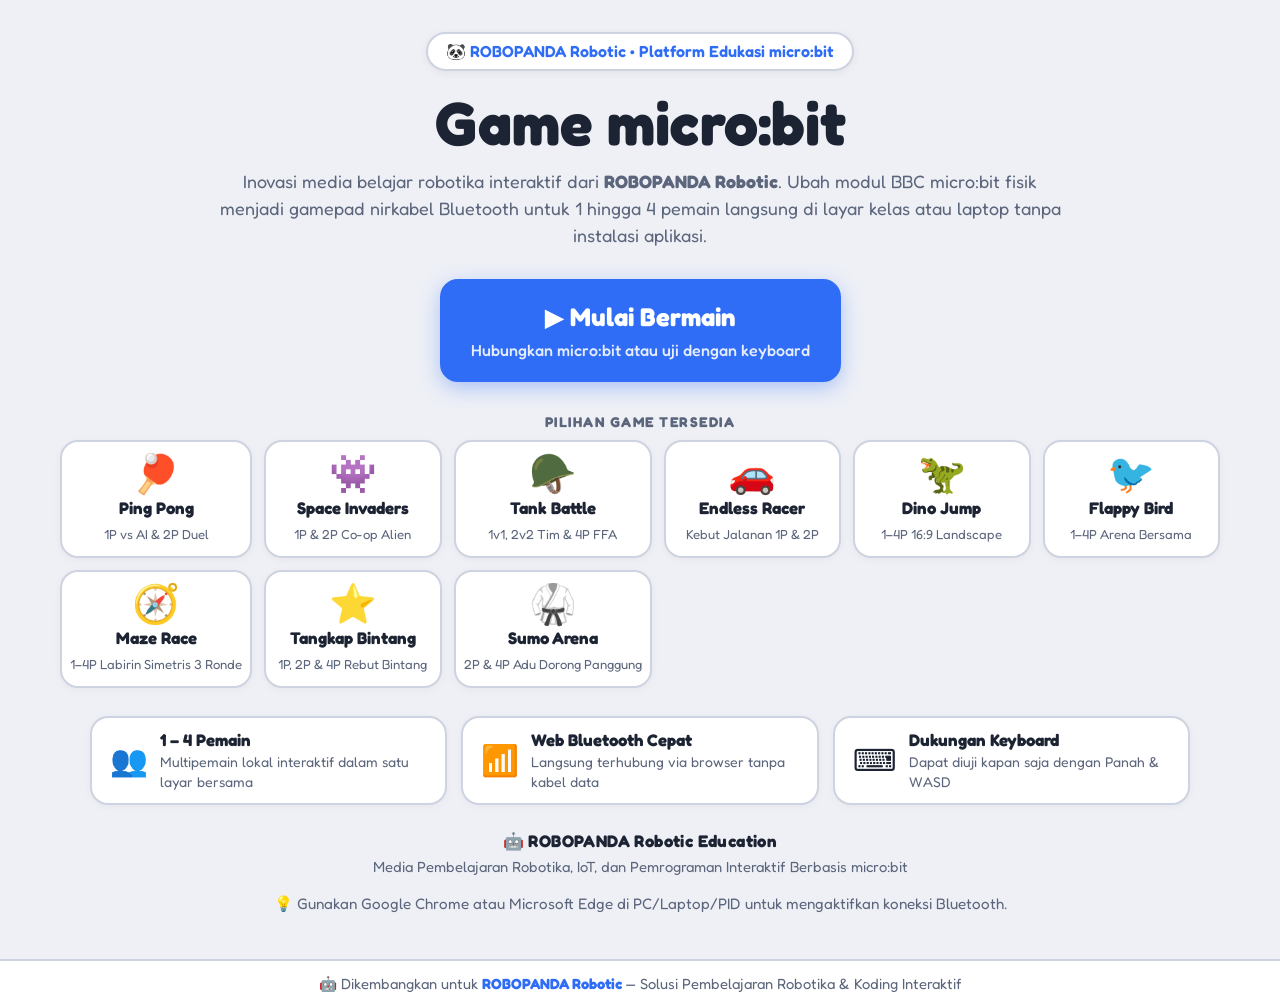
==== index.html @ 7e0be0c3 "sumo" ====
<!DOCTYPE html>
<html lang="id">
<head>
<meta charset="utf-8">
<meta name="viewport" content="width=device-width, initial-scale=1, viewport-fit=cover">
<meta name="description" content="Platform game arkade multi-pemain edukasi berbasis BBC micro:bit via Web Bluetooth oleh ROBOPANDA Robotic untuk laptop, tablet, dan layar sentuh interaktif (PID) kelas.">
<title>Game micro:bit — ROBOPANDA Robotic</title>
<link rel="preconnect" href="https://fonts.googleapis.com">
<link href="https://fonts.googleapis.com/css2?family=Fredoka:wght@500;600;700&display=swap" rel="stylesheet">
<link rel="stylesheet" href="styles/app.css">
</head>
<body>

<div id="portraitWarning" role="alert" aria-live="polite">
  <span>🔄</span> Putar perangkat ke mode landscape untuk tampilan terbaik
</div>

<main>

<!-- LAYAR 1: HOME (SHOWCASE & TITLE SCREEN) -->
<section class="screen on" id="home">
  <div class="home-hero">
    <div class="home-badge">🐼 ROBOPANDA Robotic • Platform Edukasi micro:bit</div>
    <h1>Game micro:bit</h1>
    <p class="home-lead">
      Inovasi media belajar robotika interaktif dari <strong>ROBOPANDA Robotic</strong>. Ubah modul BBC micro:bit fisik menjadi gamepad nirkabel Bluetooth untuk 1 hingga 4 pemain langsung di layar kelas atau laptop tanpa instalasi aplikasi.
    </p>

    <div class="row center home-cta">
      <button class="btn big cta-btn" id="start">
        <span>▶ Mulai Bermain</span>
        <small>Hubungkan micro:bit atau uji dengan keyboard</small>
      </button>
    </div>

    <!-- Showcase Katalog 6 Game -->
    <div class="home-showcase">
      <div class="showcase-title">PILIHAN GAME TERSEDIA</div>
      <div class="showcase-grid">
        <div class="showcase-card">
          <span class="sc-icon">🏓</span>
          <span class="sc-name">Ping Pong</span>
          <span class="sc-desc">1P vs AI & 2P Duel</span>
        </div>
        <div class="showcase-card">
          <span class="sc-icon">👾</span>
          <span class="sc-name">Space Invaders</span>
          <span class="sc-desc">1P & 2P Co-op Alien</span>
        </div>
        <div class="showcase-card">
          <span class="sc-icon">🪖</span>
          <span class="sc-name">Tank Battle</span>
          <span class="sc-desc">1v1, 2v2 Tim & 4P FFA</span>
        </div>
        <div class="showcase-card">
          <span class="sc-icon">🚗</span>
          <span class="sc-name">Endless Racer</span>
          <span class="sc-desc">Kebut Jalanan 1P & 2P</span>
        </div>
        <div class="showcase-card">
          <span class="sc-icon">🦖</span>
          <span class="sc-name">Dino Jump</span>
          <span class="sc-desc">1–4P 16:9 Landscape</span>
        </div>
        <div class="showcase-card">
          <span class="sc-icon">🐦</span>
          <span class="sc-name">Flappy Bird</span>
          <span class="sc-desc">1–4P Arena Bersama</span>
        </div>
        <div class="showcase-card">
          <span class="sc-icon">🧭</span>
          <span class="sc-name">Maze Race</span>
          <span class="sc-desc">1–4P Labirin Simetris 3 Ronde</span>
        </div>
        <div class="showcase-card">
          <span class="sc-icon">⭐</span>
          <span class="sc-name">Tangkap Bintang</span>
          <span class="sc-desc">1P, 2P & 4P Rebut Bintang</span>
        </div>
        <div class="showcase-card">
          <span class="sc-icon">🥋</span>
          <span class="sc-name">Sumo Arena</span>
          <span class="sc-desc">2P & 4P Adu Dorong Panggung</span>
        </div>
      </div>
    </div>

    <!-- Pilar Keunggulan Fitur -->
    <div class="home-features">
      <div class="feat-item">
        <span class="feat-icon">👥</span>
        <div class="feat-text">
          <strong>1 – 4 Pemain</strong>
          <small>Multipemain lokal interaktif dalam satu layar bersama</small>
        </div>
      </div>
      <div class="feat-item">
        <span class="feat-icon">📶</span>
        <div class="feat-text">
          <strong>Web Bluetooth Cepat</strong>
          <small>Langsung terhubung via browser tanpa kabel data</small>
        </div>
      </div>
      <div class="feat-item">
        <span class="feat-icon">⌨️</span>
        <div class="feat-text">
          <strong>Dukungan Keyboard</strong>
          <small>Dapat diuji kapan saja dengan Panah & WASD</small>
        </div>
      </div>
    </div>

    <div class="home-brand">
      <span class="brand-tag">🤖 ROBOPANDA Robotic Education</span>
      <p>Media Pembelajaran Robotika, IoT, dan Pemrograman Interaktif Berbasis micro:bit</p>
    </div>

    <p class="home-note">💡 Gunakan Google Chrome atau Microsoft Edge di PC/Laptop/PID untuk mengaktifkan koneksi Bluetooth.</p>
  </div>
</section>

<!-- LAYAR 2: KONEKSI PEMAIN -->
<section class="screen" id="connect">
  <h2>Hubungkan pemain</h2>
  <p>Sambungkan micro:bit via Bluetooth atau pilih keyboard untuk pengujian. Keyboard: 1 pemain bebas memakai Panah/WASD; 2 pemain: Player 1 (Panah) dan Player 2 (WASD).</p>
  <div class="slots" id="slots"></div>
  <p id="msg" role="status"></p>
  <div class="row"><button class="btn alt" id="toHome">Kembali</button><button class="btn" id="toPick">Lanjut ke Pilih Game</button></div>
</section>

<!-- LAYAR 3: PILIH GAME -->
<section class="screen" id="pick">
  <div class="pick-top-bar">
    <div>
      <h2>Pilih game</h2>
      <p class="pick-lead">Pilih game favoritmu dan sentuh jumlah pemain untuk langsung mulai!</p>
    </div>
    <div id="pickPlayersBadge" class="players-status-badge"></div>
  </div>
  <div id="games"></div>
  <p id="pickHint"></p>
  <div class="row"><button class="btn alt" id="backConnect">← Kembali ke Pemain</button></div>
</section>

<!-- LAYAR 4: ARENA GAMEPLAY (STAGE OVERLAY FULLSCREEN) -->
<section class="screen" id="game">
  <div class="stage">
    <canvas id="cv" width="1280" height="720"></canvas>
    <button class="stage-btn" id="quit" aria-label="Keluar ke lobi" title="Keluar ke lobi">✕</button>
    <div class="stage-controls">
      <button class="stage-btn" id="mon" aria-label="Monitor masukan" title="Monitor masukan">📡</button>
      <button class="stage-btn" id="snd" aria-label="Suara" title="Suara">🔊</button>
      <button class="stage-btn" id="fs" aria-label="Layar penuh" title="Layar penuh">⛶</button>
    </div>
    <div id="result">
      <h2 id="resText"></h2>
      <button class="btn big" id="toLobby">Kembali ke lobi</button>
    </div>
  </div>
</section>

<!-- MONITOR MASUKAN DIAGNOSTIK (Bawah Layar / Laci Drawer) -->
<section id="monitor" aria-label="Monitor masukan">
  <header>
    <h3>Monitor masukan</h3>
    <div class="row" style="margin:0">
      <button class="btn alt mini" id="logPause">Jeda</button>
      <button class="btn alt mini" id="logClear">Bersihkan</button>
      <button class="btn alt mini" id="monClose" style="display:none;" aria-label="Tutup monitor">✕</button>
    </div>
  </header>
  <div id="log" aria-live="off"></div>
  <p class="keys">RX = data mentah dari micro:bit (teks dan byte heksadesimal, ↵ = newline). TX = kode yang dikirim ke micro:bit. Baris hijau = perintah yang dibaca kernel.</p>
</section>

</main>

<footer class="app-footer">
  <span>🤖 Dikembangkan untuk <strong>ROBOPANDA Robotic</strong> — Solusi Pembelajaran Robotika & Koding Interaktif</span>
</footer>

<script type="module" src="shell/app.js"></script>
</body>
</html>
---- styles/app.css ----
:root{
  --bg:#eef0f6;--card:#fff;--ink:#1c2333;--muted:#5b657b;--line:#cdd3e0;--accent:#2f6df6;
  --p1:#2f6df6;--p2:#e8800f;--p3:#12915a;--p4:#8a4fd6;--ok:#12915a;--bad:#d63a3a;
  color-scheme:light;box-sizing:border-box;
  padding-top:env(safe-area-inset-top,0px);padding-bottom:env(safe-area-inset-bottom,0px);
}
@media (prefers-color-scheme:dark){:root:not([data-theme="light"]){
  --bg:#11141c;--card:#1d2332;--ink:#eef1f8;--muted:#9aa4bb;--line:#363d52;--accent:#6b9bff;
  --p1:#6b9bff;--p2:#ffa43a;--p3:#3ccf8e;--p4:#b98cff;--ok:#3ccf8e;--bad:#ff6b6b;color-scheme:dark}}
:root[data-theme="dark"]{--bg:#11141c;--card:#1d2332;--ink:#eef1f8;--muted:#9aa4bb;--line:#363d52;--accent:#6b9bff;
  --p1:#6b9bff;--p2:#ffa43a;--p3:#3ccf8e;--p4:#b98cff;--ok:#3ccf8e;--bad:#ff6b6b;color-scheme:dark}

*,*::before,*::after{box-sizing:inherit}
html{font-size:clamp(16px, 1.1vw, 24px)}
html,body{margin:0;min-height:100%;height:100%}
body{
  background:var(--bg);color:var(--ink);
  font-family:'Fredoka',system-ui,-apple-system,'Segoe UI',Roboto,sans-serif;
  -webkit-user-select:none;user-select:none;
  line-height:1.45;
}

/* Banner orientasi portrait (tidak memblokir klik) */
#portraitWarning{display:none}
@media (orientation: portrait){
  #portraitWarning{
    display:flex;position:fixed;top:0;left:0;right:0;z-index:9999;
    background:rgba(220,38,38,0.95);color:#fff;
    padding:10px 16px;font-size:1.05rem;font-weight:600;
    text-align:center;justify-content:center;align-items:center;gap:8px;
    box-shadow:0 4px 16px rgba(0,0,0,0.35);pointer-events:none;
  }
}

/* Layout container utama */
main{
  max-width:1440px;width:100%;margin:0 auto;
  padding:clamp(10px, 2vh, 22px) clamp(16px, 2.5vw, 36px);
  min-height:100vh;min-height:100dvh;
  display:flex;flex-direction:column;
}

.screen{display:none}
.screen.on{display:flex;flex-direction:column;flex:1}

/* Tipografi berskala besar untuk layar jauh / PID */
h1{font-size:clamp(2.2rem, 5vw, 3.8rem);margin:.2em 0 .1em;line-height:1.05}
h2{font-size:clamp(1.7rem, 3.2vw, 2.4rem);margin:.2em 0 .3em}
p{margin:.3em 0 .8em;color:var(--muted);font-size:1.125rem;line-height:1.45}

/* ═══════════════════════════════════════════════════════════════════
   HOME SCREEN (SHOWCASE & TITLE ARCADE)
   ═══════════════════════════════════════════════════════════════════ */
.home-hero{
  display:flex;flex-direction:column;align-items:center;text-align:center;
  margin:auto 0;padding:clamp(6px, 1.5vh, 16px) 0;gap:8px;
}
.home-badge{
  display:inline-flex;align-items:center;gap:6px;
  background:var(--card);border:2px solid var(--line);
  padding:6px 18px;border-radius:999px;font-size:1rem;font-weight:600;
  color:var(--accent);box-shadow:0 2px 8px rgba(0,0,0,.06);
}
.home-lead{
  max-width:860px;font-size:clamp(1.1rem, 1.4vw, 1.35rem);
  color:var(--muted);line-height:1.5;margin:0 auto 6px;
}
.home-cta{margin-top:4px;margin-bottom:14px}
.cta-btn{
  padding:16px 38px;min-height:74px;border-radius:20px;
  box-shadow:0 6px 20px rgba(47,109,246,0.35);
}
.cta-btn span{font-size:clamp(1.35rem, 2vw, 1.75rem);font-weight:700}
.cta-btn small{font-size:.95rem;opacity:.9}

/* Showcase Game Bar */
.home-showcase{width:100%;max-width:1160px;margin:8px auto 14px}
.showcase-title{
  font-size:.88rem;font-weight:700;letter-spacing:1.5px;
  color:var(--muted);margin-bottom:8px;
}
.showcase-grid{
  display:grid;grid-template-columns:repeat(6, 1fr);gap:12px;
}
@media (max-width: 960px){
  .showcase-grid{grid-template-columns:repeat(3, 1fr)}
}
@media (max-width: 520px){
  .showcase-grid{grid-template-columns:repeat(2, 1fr)}
}
.showcase-card{
  background:var(--card);border:2px solid var(--line);border-radius:18px;
  padding:12px 8px;display:flex;flex-direction:column;align-items:center;
  gap:4px;box-shadow:0 2px 8px rgba(0,0,0,.04);
}
.sc-icon{font-size:2.4rem;line-height:1}
.sc-name{font-weight:700;font-size:1.05rem;color:var(--ink)}
.sc-desc{font-size:.82rem;color:var(--muted);white-space:nowrap}

/* Pilar Fitur */
.home-features{
  display:flex;gap:14px;justify-content:center;flex-wrap:wrap;
  max-width:1100px;margin:6px auto;
}
.feat-item{
  background:var(--card);border:2px solid var(--line);border-radius:18px;
  padding:10px 18px;display:flex;align-items:center;gap:12px;
  flex:1;min-width:260px;box-shadow:0 2px 8px rgba(0,0,0,.04);
}
.feat-icon{font-size:1.9rem}
.feat-text{display:flex;flex-direction:column;text-align:left}
.feat-text strong{font-size:1.05rem;color:var(--ink)}
.feat-text small{font-size:.88rem;color:var(--muted)}
.home-note{font-size:.95rem;color:var(--muted);margin-top:8px}

/* Branding ROBOPANDA Robotic */
.home-brand{
  margin-top:10px;display:flex;flex-direction:column;align-items:center;gap:3px;
}
.brand-tag{
  display:inline-flex;align-items:center;gap:6px;
  font-weight:700;font-size:1.05rem;color:var(--ink);letter-spacing:.4px;
}
.home-brand p{font-size:.92rem;color:var(--muted);margin:0}

/* Footer Aplikasi Bersama */
.app-footer{
  text-align:center;padding:12px 16px;font-size:.92rem;color:var(--muted);
  border-top:2px solid var(--line);background:var(--card);margin-top:auto;
}
.app-footer strong{color:var(--accent)}
body.in-game .app-footer{display:none!important}

.row{display:flex;gap:14px;flex-wrap:wrap;margin-top:16px;align-items:center}
.center{justify-content:center}

/* Tombol & interaksi sentuh (minimal 56px, cegah long-press) */
button{
  font:inherit;color:inherit;cursor:pointer;
  touch-action:manipulation;
  -webkit-touch-callout:none;user-select:none;-webkit-user-select:none;
}
.btn{
  border:3px solid var(--accent);background:var(--accent);color:#fff;
  border-radius:18px;padding:12px 24px;font-weight:600;
  min-height:56px;min-width:56px;font-size:1.125rem;
  display:inline-flex;align-items:center;justify-content:center;
  transition:transform .1s, background-color .15s, border-color .15s;
}
.btn:active{transform:scale(0.98)}
.btn.alt{background:transparent;color:var(--accent)}
.btn.big{
  padding:16px 28px;font-size:1.35rem;min-height:68px;
  display:flex;flex-direction:column;align-items:center;justify-content:center;gap:4px;
}
.btn.big small{font-weight:500;opacity:.88;font-size:1rem}
.btn:disabled{opacity:.4;cursor:not-allowed;transform:none}
.btn:focus-visible{outline:3px solid var(--ink);outline-offset:3px}

/* Layar Hubungkan Pemain: 4 kolom horizontal di layar lebar */
.slots{
  display:grid;grid-template-columns:repeat(4, 1fr);gap:14px;
  max-height:calc(100dvh - 340px);overflow-y:auto;padding:2px;
}
@media (max-width: 960px){
  .slots{grid-template-columns:repeat(2, 1fr)}
}
@media (max-width: 540px){
  .slots{grid-template-columns:1fr}
}
.slot{
  background:var(--card);border:3px solid var(--line);
  border-left:10px solid var(--c,var(--line));border-radius:18px;
  padding:14px 16px;display:flex;flex-direction:column;gap:6px;
}
.slot h3{margin:0 0 4px;font-size:1.3rem;color:var(--c)}
.slot .st{color:var(--muted);min-height:1.4em;font-size:1.05rem}
.slot.full .st{color:var(--ink);font-weight:600}
.slot .last{display:block;color:var(--muted);font-size:.95rem;font-weight:500}
.slot .row{margin-top:auto;gap:8px}
.slot .btn{min-height:56px;padding:10px 14px;font-size:1rem;flex:1}
#msg{color:var(--bad);min-height:1.4em;font-weight:500;font-size:1.05rem;margin:.4em 0}

/* Layar Pilih Game: Grid lebar multi-kolom yang proporsional */
.pick-top-bar{
  display:flex;justify-content:space-between;align-items:flex-end;
  margin-bottom:12px;gap:16px;flex-wrap:wrap;
}
.pick-lead{margin:2px 0 0;color:var(--muted);font-size:1.05rem}
.players-status-badge{
  display:inline-flex;align-items:center;gap:10px;
  background:var(--card);border:2px solid var(--line);border-radius:999px;
  padding:6px 16px;font-size:.95rem;font-weight:600;
  box-shadow:0 2px 8px rgba(0,0,0,0.04);
}
.status-lbl{color:var(--muted)}
.status-empty{color:var(--bad);font-weight:600}
.pills-row{display:inline-flex;gap:6px}
.player-pill{
  background:var(--pill-c,var(--accent));color:#fff;
  font-weight:800;font-size:.85rem;padding:2px 10px;border-radius:999px;
  text-shadow:0 1px 2px rgba(0,0,0,0.3);
}

#games{
  display:grid;grid-template-columns:repeat(3, 1fr);gap:16px;
  margin-bottom:8px;max-height:calc(100dvh - 310px);overflow-y:auto;padding:4px;
}
@media (max-width: 1100px){
  #games{grid-template-columns:repeat(2, 1fr)}
}
@media (max-width: 680px){
  #games{grid-template-columns:1fr}
}

.gcard{
  background:var(--card);border:2.5px solid var(--line);border-radius:20px;
  padding:18px;display:flex;flex-direction:column;justify-content:space-between;
  transition:border-color .18s,box-shadow .18s,transform .18s;cursor:default;
}
.gcard:hover{
  border-color:var(--accent);
  box-shadow:0 8px 24px rgba(0,0,0,.12);
  transform:translateY(-2px);
}
.gcard-header{display:flex;align-items:center;gap:14px;margin-bottom:6px}
.gcard-icon-wrap{
  width:54px;height:54px;border-radius:15px;
  background:var(--bg);border:2px solid var(--line);
  display:flex;align-items:center;justify-content:center;flex-shrink:0;
}
.gcard-icon{font-size:2.2rem;line-height:1}
.gcard-title-box{display:flex;flex-direction:column;gap:3px;flex:1;min-width:0}
.gcard-title{
  margin:0;font-size:1.35rem;font-weight:700;line-height:1.2;
  white-space:nowrap;overflow:hidden;text-overflow:ellipsis;
}
.gcard .pbadge{
  display:inline-flex;align-items:center;gap:4px;
  font-size:.82rem;font-weight:600;color:var(--muted);
  background:var(--bg);border:1px solid var(--line);border-radius:6px;
  padding:1px 8px;width:fit-content;
}
.gcard-desc{
  color:var(--muted);font-size:.96rem;line-height:1.42;
  margin:4px 0 14px;min-height:2.85em;
  display:-webkit-box;-webkit-line-clamp:2;-webkit-box-orient:vertical;overflow:hidden;
}

/* Bagian Tombol Mode Pemain: Ringkas 1P, 2P, 3P, 4P */
.gcard-modes{margin-top:auto;display:flex;flex-direction:column;gap:6px}
.mode-legend{
  font-size:.76rem;font-weight:700;letter-spacing:.06em;
  color:var(--muted);text-transform:uppercase;
}
.mode-buttons{display:flex;gap:8px;width:100%}
.mode-btn{
  flex:1;min-height:52px;border-radius:14px;
  border:2.5px solid var(--accent);background:var(--card);color:var(--accent);
  font-size:1.3rem;font-weight:800;cursor:pointer;touch-action:manipulation;
  transition:all .15s ease;display:inline-flex;align-items:center;justify-content:center;
}
.mode-btn:hover:not(:disabled){
  background:var(--accent);color:#fff;
  transform:translateY(-2px);
  box-shadow:0 4px 14px rgba(47,109,246,0.35);
}
.mode-btn:active:not(:disabled){transform:scale(0.96)}
.mode-btn:disabled{
  border:2px dashed var(--line);background:var(--bg);color:var(--muted);
  opacity:.35;cursor:not-allowed;transform:none;box-shadow:none;
}

#pickHint{margin:10px 0 6px;font-size:1.02rem;color:var(--muted);font-weight:500}

/* Baris Opsi Konfigurasi Game (Options) */
.gcard-options{
  display:flex;flex-direction:column;gap:10px;margin:8px 0 16px;
  background:var(--bg);border:2px solid var(--line);border-radius:16px;
  padding:12px 14px;
}
.opt-row{display:flex;flex-direction:column;gap:6px}
.opt-label{font-size:.95rem;font-weight:600;color:var(--muted)}
.opt-group{display:flex;gap:8px;flex-wrap:wrap}
.opt-btn{
  flex:1;min-height:48px;min-width:48px;padding:8px 12px;
  border-radius:12px;border:2px solid var(--line);
  background:var(--card);color:var(--ink);font-size:.95rem;font-weight:600;
  cursor:pointer;touch-action:manipulation;transition:all .15s ease;
  display:inline-flex;align-items:center;justify-content:center;text-align:center;
}
.opt-btn:hover{border-color:var(--accent)}
.opt-btn.active{
  background:var(--accent);border-color:var(--accent);color:#fff;
  box-shadow:0 2px 8px rgba(47,109,246,0.35);
}

/* ═══════════════════════════════════════════════════════════════════
   LAYAR GAME (LANDSCAPE PENUH TANPA SCROLL)
   ═══════════════════════════════════════════════════════════════════ */
body.in-game{
  overflow:hidden!important;margin:0!important;padding:0!important;
  width:100vw!important;height:100vh!important;height:100dvh!important;
  background:#000!important;
}
body.in-game main{
  max-width:none!important;width:100vw!important;height:100vh!important;height:100dvh!important;
  margin:0!important;padding:0!important;overflow:hidden!important;
}
body.in-game #game{
  width:100vw!important;height:100vh!important;height:100dvh!important;
  margin:0!important;padding:0!important;overflow:hidden!important;display:flex!important;
}
.stage{
  position:relative;width:100vw;height:100vh;height:100dvh;
  display:flex;align-items:center;justify-content:center;
  background:#000;overflow:hidden;
}

/* Kanvas standar 1280x720: Tajam & tanpa scroll */
canvas#cv{
  position:relative;z-index:1;display:block;margin:auto;
  max-width:100vw;max-height:100vh;max-height:100dvh;
  width:auto;height:auto;object-fit:contain;
  background:#000;border:none;border-radius:0;
  image-rendering:-webkit-optimize-contrast;
  image-rendering:crisp-edges;
}

/* Tombol overlay di dalam stage (ikut fullscreen, min 56x56 px, jarak aman 12 px) */
.stage-btn{
  position:absolute;z-index:10;
  min-width:56px;min-height:56px;width:56px;height:56px;
  border-radius:16px;border:2px solid rgba(255,255,255,0.45);
  background:rgba(12,18,30,0.78);color:#fff;
  font-size:1.5rem;font-weight:600;
  display:inline-flex;align-items:center;justify-content:center;
  cursor:pointer;backdrop-filter:blur(8px);-webkit-backdrop-filter:blur(8px);
  box-shadow:0 4px 16px rgba(0,0,0,0.45);
  touch-action:manipulation;
}
.stage-btn:hover,.stage-btn:focus-visible{
  background:rgba(25,35,55,0.95);border-color:#fff;outline:none;
}
.stage-btn:active,.stage-btn.active{
  background:var(--accent);border-color:#fff;
}

/* Keluar di kiri atas */
#quit{
  top:12px;left:12px;
}

/* Kontrol kanan atas (Monitor, Suara, Fullscreen) */
.stage-controls{
  position:absolute;top:12px;right:12px;z-index:10;
  display:flex;gap:10px;align-items:center;
}
.stage-controls .stage-btn{
  position:static;
}

/* Layar Hasil Akhir (#result) di dalam .stage */
#result{
  position:absolute;inset:0;z-index:25;
  display:none;flex-direction:column;align-items:center;justify-content:center;
  gap:24px;background:rgba(10,14,24,0.85);backdrop-filter:blur(8px);
  color:#fff;text-align:center;padding:24px;
}
#result.on{display:flex}
#result h2{
  font-size:clamp(2rem, 5.5vw, 3.8rem);margin:0;line-height:1.2;
}
#result .btn.big{
  font-size:clamp(1.2rem, 2.2vw, 1.8rem);padding:18px 36px;min-height:68px;border-radius:18px;
}

/* ═══════════════════════════════════════════════════════════════════
   MONITOR MASUKAN: Mode Bawah Layar vs Mode Laci Drawer di Stage
   ═══════════════════════════════════════════════════════════════════ */

/* Mode Bawah Layar (Layar Connect & Pick): Dibatasi maks 25% viewport */
#monitor:not(.drawer){
  display:none;margin-top:auto;
  background:var(--card);border:2px solid var(--line);border-radius:18px;
  padding:10px 16px;max-height:25vh;max-height:25dvh;
  box-sizing:border-box;flex-shrink:0;
}
#monitor:not(.drawer).on{
  display:flex;flex-direction:column;
}
#monitor header{
  display:flex;align-items:center;justify-content:space-between;gap:10px;
  flex-wrap:wrap;margin-bottom:6px;
}
#monitor h3{margin:0;font-size:1.15rem}
#monitor:not(.drawer) #log{
  background:var(--bg);border:2px solid var(--line);border-radius:12px;
  height:95px;max-height:15vh;overflow-y:auto;padding:8px 12px;
  font-family:ui-monospace,Menlo,Consolas,monospace;font-size:.9rem;
  -webkit-user-select:text;user-select:text;
}

/* Mode Laci Drawer Overlay di Stage (Layar Game) */
#monitor.drawer{
  position:absolute;top:0;right:0;bottom:0;
  width:360px;max-width:40vw;height:100%;height:100dvh;
  z-index:18;margin:0;padding:18px;
  background:rgba(14,20,32,0.92);backdrop-filter:blur(14px);-webkit-backdrop-filter:blur(14px);
  border-left:2px solid rgba(255,255,255,0.2);color:#fff;
  display:flex!important;flex-direction:column;
  transform:translateX(100%);transition:transform 0.25s ease-out;
  box-shadow:-8px 0 32px rgba(0,0,0,0.6);box-sizing:border-box;
}
#monitor.drawer.open{
  transform:translateX(0);
}
#monitor.drawer #log{
  flex:1;height:auto;max-height:none;
  background:rgba(0,0,0,0.5);border:1px solid rgba(255,255,255,0.2);
  border-radius:12px;overflow-y:auto;padding:10px 12px;
  font-family:ui-monospace,Menlo,Consolas,monospace;font-size:.88rem;
  color:#eee;-webkit-user-select:text;user-select:text;
}

/* Log text styling */
#log div{padding:2px 0;white-space:pre-wrap;word-break:break-all}
.l-rx{color:var(--muted)}.l-cmd{color:var(--ok);font-weight:600}.l-kb{color:var(--accent)}.l-tx{color:var(--p2)}.l-warn{color:var(--bad)}
.keys{color:var(--muted);font-size:.92rem;margin:6px 0 0}
.mini{min-height:44px!important;min-width:44px;padding:6px 14px!important;font-size:.95rem!important;border-radius:12px}

/* Fullscreen API compatibility */
.stage:fullscreen{width:100vw;height:100vh;background:#000}
.stage:fullscreen canvas{width:100vw;height:100vh;max-width:none;max-height:none;object-fit:contain}
.stage:-webkit-full-screen{width:100vw;height:100vh;background:#000}
.stage:-webkit-full-screen canvas{width:100vw;height:100vh;max-width:none;max-height:none;object-fit:contain}
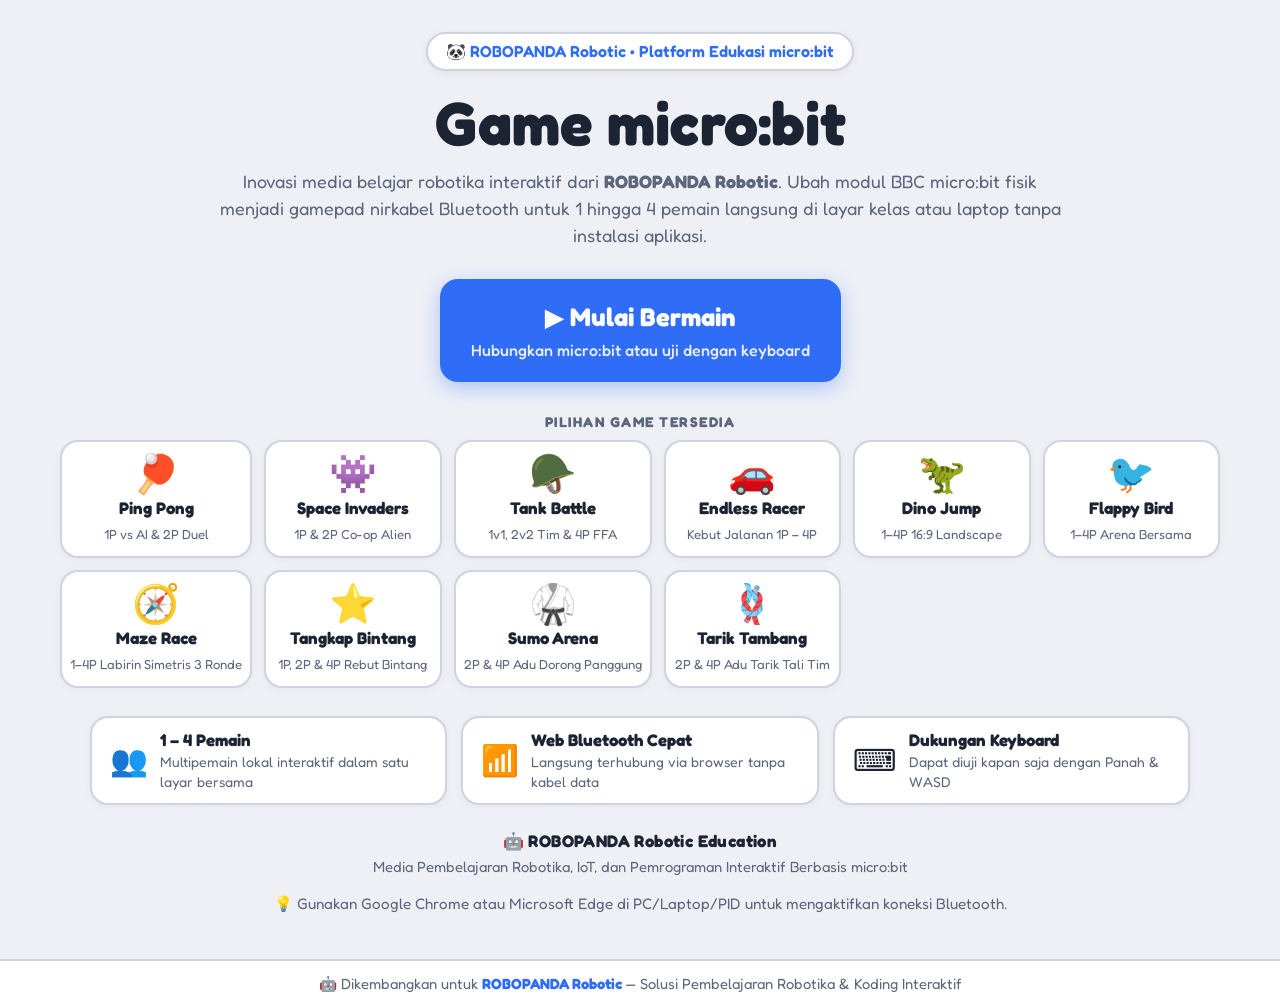
==== commit 16f299cd: "tarik tambang & hill climbing" ====
--- a/index.html
+++ b/index.html
@@ -55,7 +55,7 @@
         <div class="showcase-card">
           <span class="sc-icon">🚗</span>
           <span class="sc-name">Endless Racer</span>
-          <span class="sc-desc">Kebut Jalanan 1P & 2P</span>
+          <span class="sc-desc">Kebut Jalanan 1P – 4P</span>
         </div>
         <div class="showcase-card">
           <span class="sc-icon">🦖</span>
@@ -81,6 +81,11 @@
           <span class="sc-icon">🥋</span>
           <span class="sc-name">Sumo Arena</span>
           <span class="sc-desc">2P & 4P Adu Dorong Panggung</span>
+        </div>
+        <div class="showcase-card">
+          <span class="sc-icon">🪢</span>
+          <span class="sc-name">Tarik Tambang</span>
+          <span class="sc-desc">2P & 4P Adu Tarik Tali Tim</span>
         </div>
       </div>
     </div>
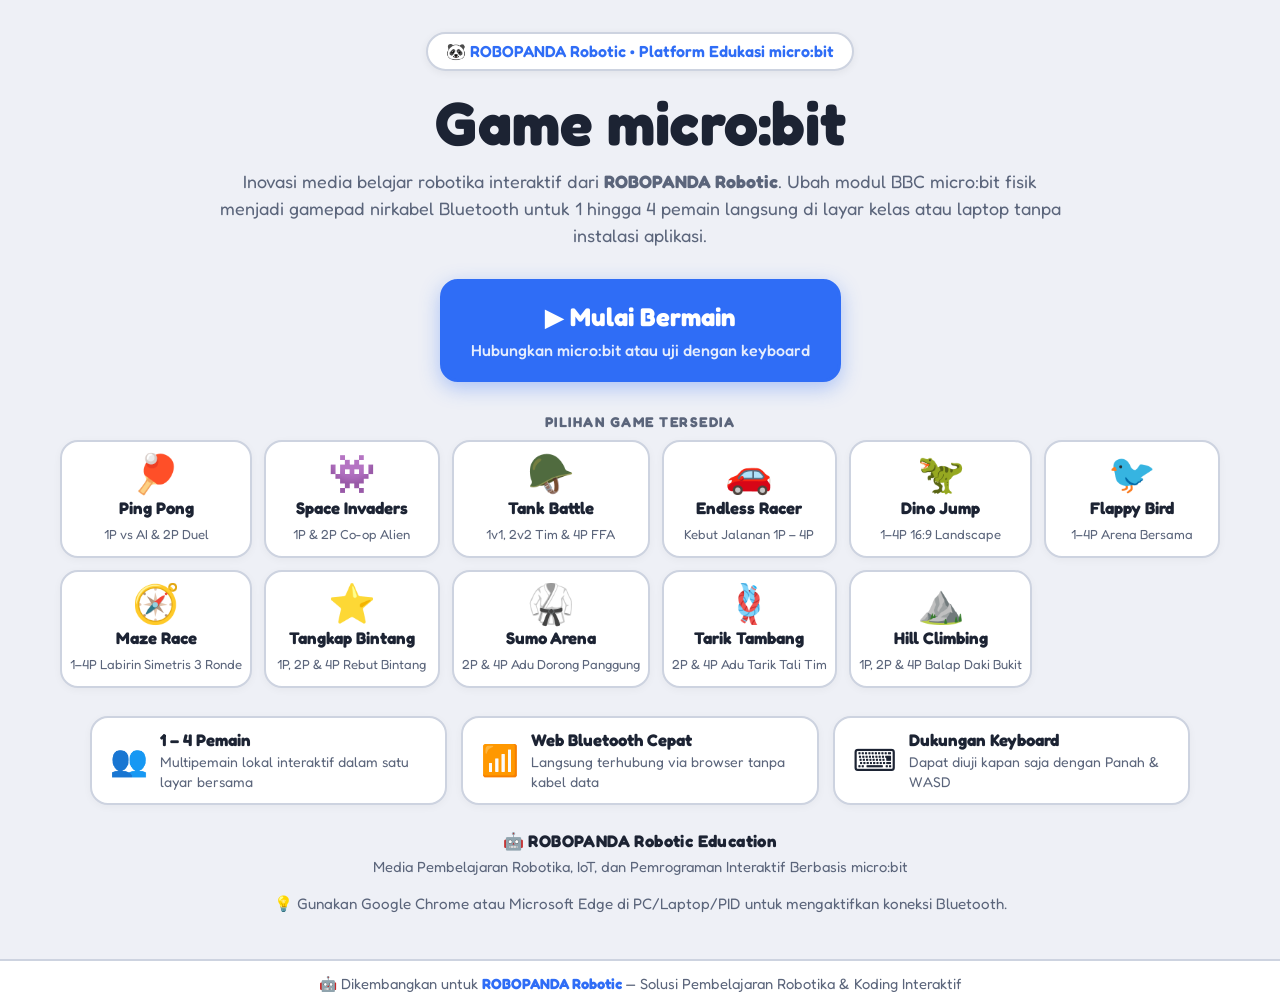
==== commit a28a1c9d: "hill climbing" ====
--- a/index.html
+++ b/index.html
@@ -86,6 +86,11 @@
           <span class="sc-icon">🪢</span>
           <span class="sc-name">Tarik Tambang</span>
           <span class="sc-desc">2P & 4P Adu Tarik Tali Tim</span>
+        </div>
+        <div class="showcase-card">
+          <span class="sc-icon">⛰️</span>
+          <span class="sc-name">Hill Climbing</span>
+          <span class="sc-desc">1P, 2P & 4P Balap Daki Bukit</span>
         </div>
       </div>
     </div>
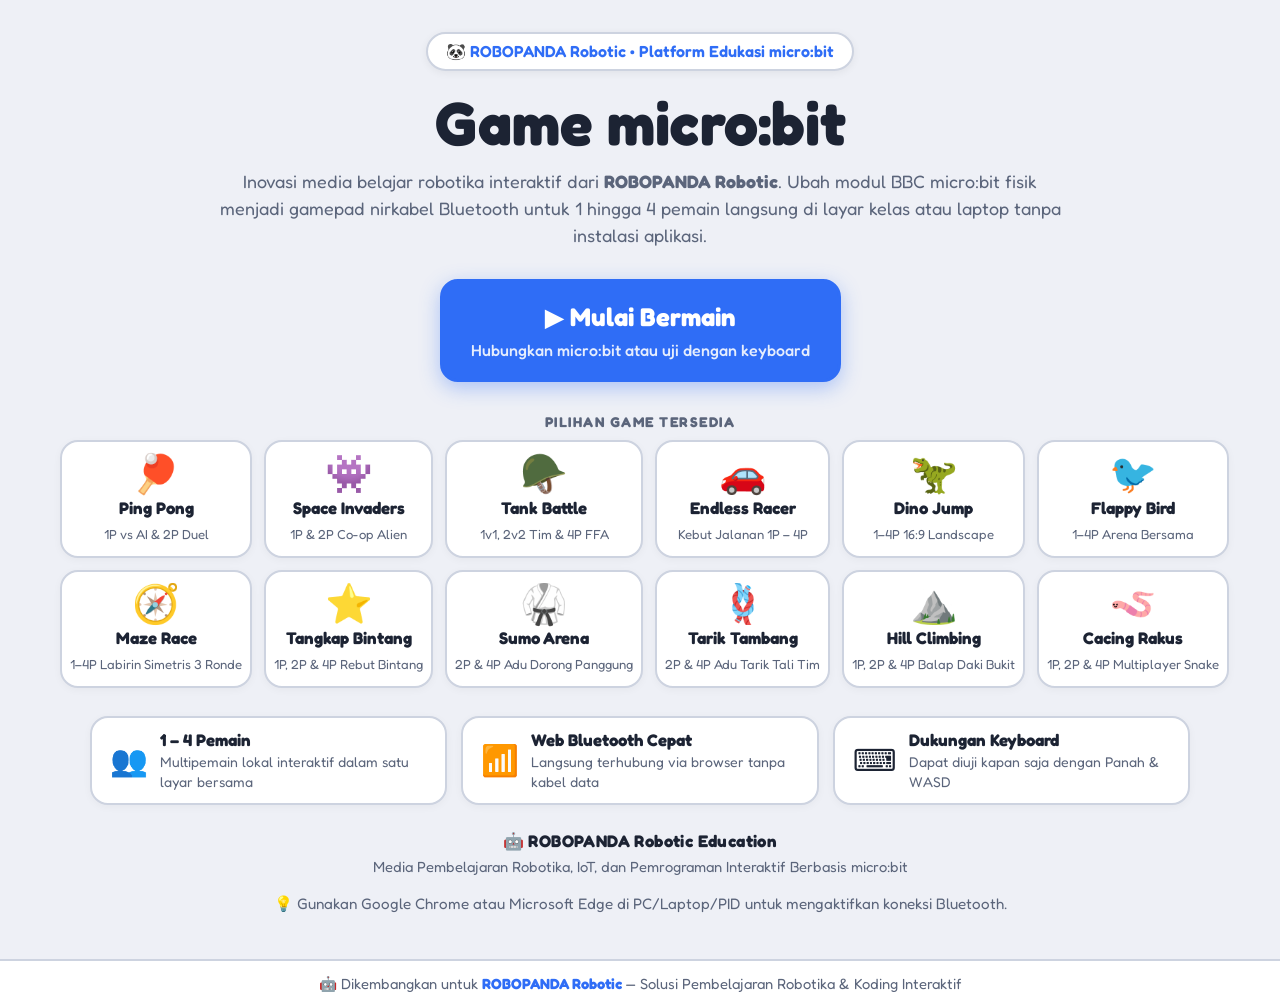
==== commit 732b7eed: "update cacing" ====
--- a/index.html
+++ b/index.html
@@ -91,6 +91,11 @@
           <span class="sc-icon">⛰️</span>
           <span class="sc-name">Hill Climbing</span>
           <span class="sc-desc">1P, 2P & 4P Balap Daki Bukit</span>
+        </div>
+        <div class="showcase-card">
+          <span class="sc-icon">🪱</span>
+          <span class="sc-name">Cacing Rakus</span>
+          <span class="sc-desc">1P, 2P & 4P Multiplayer Snake</span>
         </div>
       </div>
     </div>
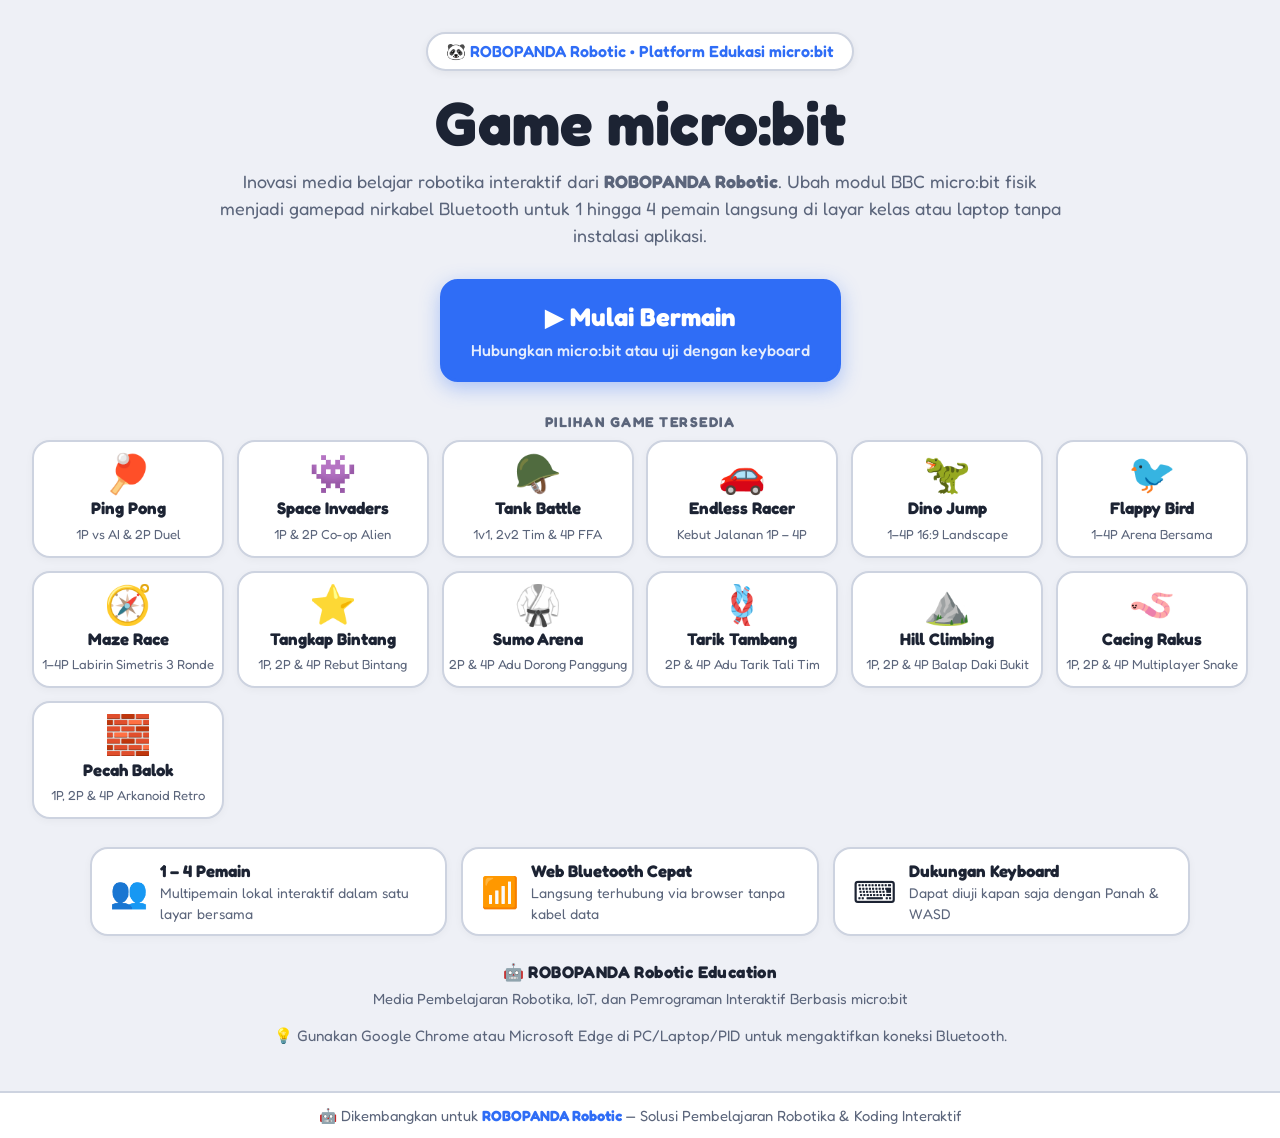
==== commit 1433eef6: "new" ====
--- a/index.html
+++ b/index.html
@@ -97,6 +97,11 @@
           <span class="sc-name">Cacing Rakus</span>
           <span class="sc-desc">1P, 2P & 4P Multiplayer Snake</span>
         </div>
+        <div class="showcase-card">
+          <span class="sc-icon">🧱</span>
+          <span class="sc-name">Pecah Balok</span>
+          <span class="sc-desc">1P, 2P & 4P Arkanoid Retro</span>
+        </div>
       </div>
     </div>
 
--- a/styles/app.css
+++ b/styles/app.css
@@ -74,19 +74,15 @@
 .cta-btn small{font-size:.95rem;opacity:.9}
 
 /* Showcase Game Bar */
-.home-showcase{width:100%;max-width:1160px;margin:8px auto 14px}
+.home-showcase{width:100%;max-width:1360px;margin:8px auto 14px}
 .showcase-title{
   font-size:.88rem;font-weight:700;letter-spacing:1.5px;
   color:var(--muted);margin-bottom:8px;
 }
 .showcase-grid{
-  display:grid;grid-template-columns:repeat(6, 1fr);gap:12px;
-}
-@media (max-width: 960px){
-  .showcase-grid{grid-template-columns:repeat(3, 1fr)}
-}
-@media (max-width: 520px){
-  .showcase-grid{grid-template-columns:repeat(2, 1fr)}
+  display:grid;
+  grid-template-columns:repeat(auto-fill, minmax(clamp(130px, 14vw, 190px), 1fr));
+  gap:clamp(8px, 1vw, 14px);
 }
 .showcase-card{
   background:var(--card);border:2px solid var(--line);border-radius:18px;
@@ -160,9 +156,9 @@
 /* Layar Hubungkan Pemain: 4 kolom horizontal di layar lebar */
 .slots{
   display:grid;grid-template-columns:repeat(4, 1fr);gap:14px;
-  max-height:calc(100dvh - 340px);overflow-y:auto;padding:2px;
-}
-@media (max-width: 960px){
+  max-height:calc(100dvh - 300px);overflow-y:auto;padding:2px;
+}
+@media (max-width: 1100px){
   .slots{grid-template-columns:repeat(2, 1fr)}
 }
 @media (max-width: 540px){
@@ -184,8 +180,10 @@
 /* Layar Pilih Game: Grid lebar multi-kolom yang proporsional */
 .pick-top-bar{
   display:flex;justify-content:space-between;align-items:flex-end;
-  margin-bottom:12px;gap:16px;flex-wrap:wrap;
-}
+  margin-bottom:clamp(8px, 1.2vh, 14px);gap:12px;flex-wrap:wrap;
+}
+.pick-top-bar h2{margin:.1em 0 .15em}
+.pick-top-bar p{margin:0}
 .pick-lead{margin:2px 0 0;color:var(--muted);font-size:1.05rem}
 .players-status-badge{
   display:inline-flex;align-items:center;gap:10px;
@@ -203,20 +201,23 @@
 }
 
 #games{
-  display:grid;grid-template-columns:repeat(3, 1fr);gap:16px;
-  margin-bottom:8px;max-height:calc(100dvh - 310px);overflow-y:auto;padding:4px;
-}
-@media (max-width: 1100px){
-  #games{grid-template-columns:repeat(2, 1fr)}
-}
-@media (max-width: 680px){
-  #games{grid-template-columns:1fr}
+  display:grid;
+  grid-template-columns:repeat(auto-fill, minmax(clamp(260px, 22vw, 380px), 1fr));
+  gap:clamp(10px, 1.2vw, 18px);
+  margin-bottom:8px;
+  /* Biarkan konten natural scroll — tidak ada max-height hardcoded */
+  overflow-y:auto;
+  padding:4px 2px;
+  /* Tinggi maksimum adaptif: sisakan ruang untuk top-bar + hint + tombol kembali */
+  max-height:calc(100dvh - clamp(200px, 25vh, 280px));
 }
 
 .gcard{
   background:var(--card);border:2.5px solid var(--line);border-radius:20px;
-  padding:18px;display:flex;flex-direction:column;justify-content:space-between;
+  padding:clamp(12px, 1.4vw, 20px);
+  display:flex;flex-direction:column;justify-content:space-between;
   transition:border-color .18s,box-shadow .18s,transform .18s;cursor:default;
+  min-height:0;/* biarkan konten menentukan tinggi, tidak pecah di layar kecil */
 }
 .gcard:hover{
   border-color:var(--accent);
@@ -232,7 +233,7 @@
 .gcard-icon{font-size:2.2rem;line-height:1}
 .gcard-title-box{display:flex;flex-direction:column;gap:3px;flex:1;min-width:0}
 .gcard-title{
-  margin:0;font-size:1.35rem;font-weight:700;line-height:1.2;
+  margin:0;font-size:clamp(1.05rem, 1.3vw, 1.35rem);font-weight:700;line-height:1.2;
   white-space:nowrap;overflow:hidden;text-overflow:ellipsis;
 }
 .gcard .pbadge{
@@ -241,6 +242,9 @@
   background:var(--bg);border:1px solid var(--line);border-radius:6px;
   padding:1px 8px;width:fit-content;
 }
+.gcard .pbadge.tag{
+  background:#f59e0b1f;color:#d97706;border-color:#f59e0b55;font-weight:700;
+}
 .gcard-desc{
   color:var(--muted);font-size:.96rem;line-height:1.42;
   margin:4px 0 14px;min-height:2.85em;
@@ -255,9 +259,9 @@
 }
 .mode-buttons{display:flex;gap:8px;width:100%}
 .mode-btn{
-  flex:1;min-height:52px;border-radius:14px;
+  flex:1;min-height:clamp(44px, 5vh, 56px);border-radius:14px;
   border:2.5px solid var(--accent);background:var(--card);color:var(--accent);
-  font-size:1.3rem;font-weight:800;cursor:pointer;touch-action:manipulation;
+  font-size:clamp(1rem, 1.3vw, 1.3rem);font-weight:800;cursor:pointer;touch-action:manipulation;
   transition:all .15s ease;display:inline-flex;align-items:center;justify-content:center;
 }
 .mode-btn:hover:not(:disabled){
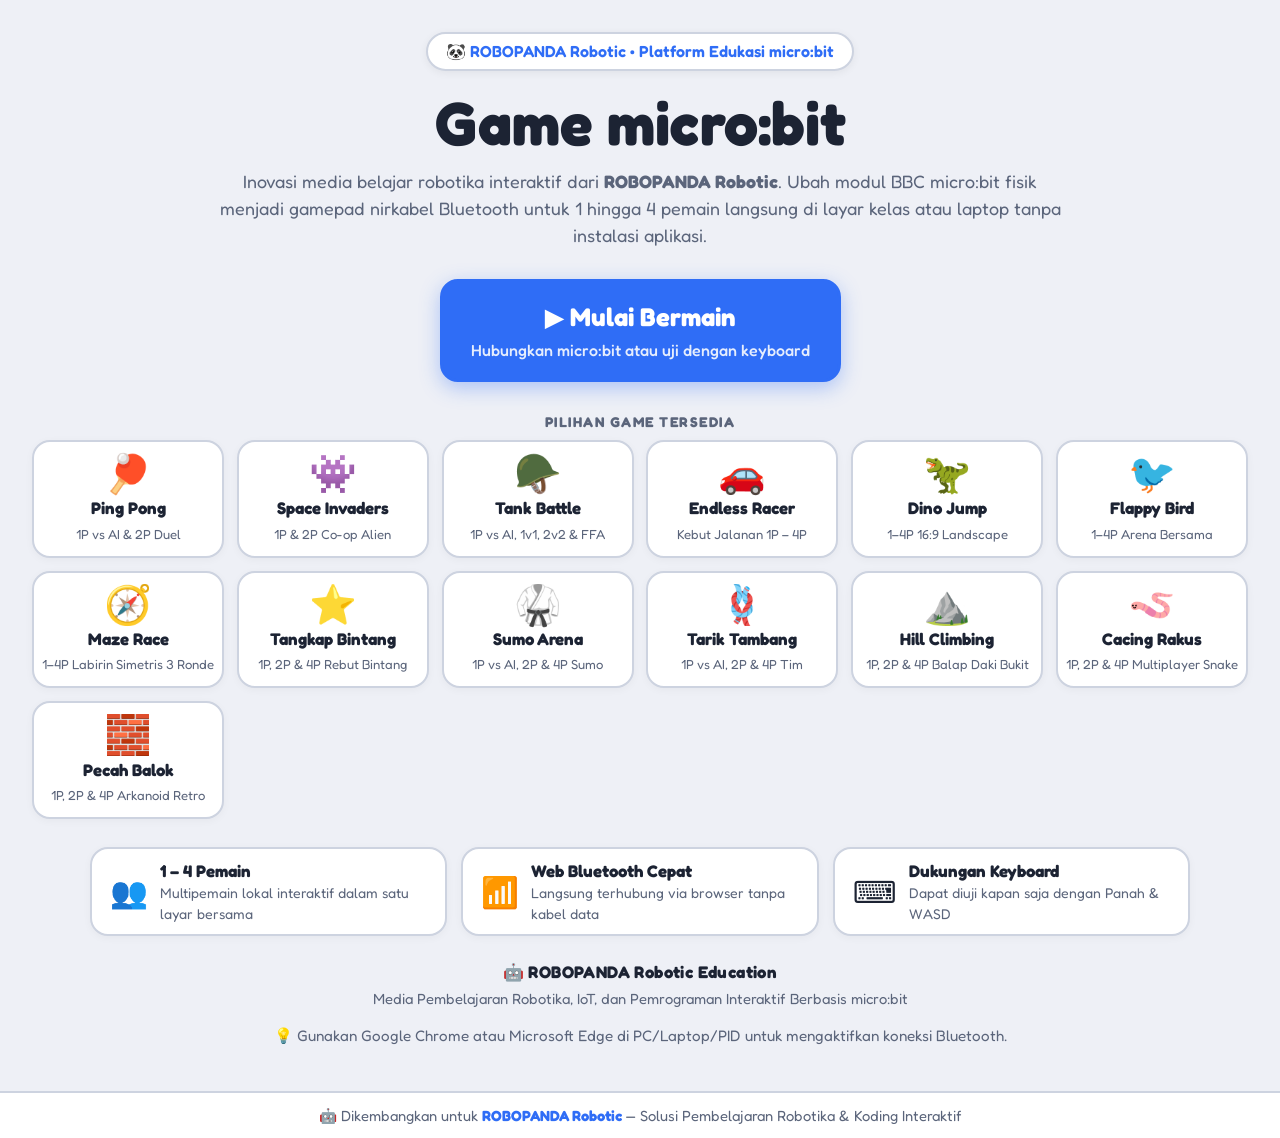
==== commit 78c062d3: "new" ====
--- a/index.html
+++ b/index.html
@@ -50,7 +50,7 @@
         <div class="showcase-card">
           <span class="sc-icon">🪖</span>
           <span class="sc-name">Tank Battle</span>
-          <span class="sc-desc">1v1, 2v2 Tim & 4P FFA</span>
+          <span class="sc-desc">1P vs AI, 1v1, 2v2 & FFA</span>
         </div>
         <div class="showcase-card">
           <span class="sc-icon">🚗</span>
@@ -80,12 +80,12 @@
         <div class="showcase-card">
           <span class="sc-icon">🥋</span>
           <span class="sc-name">Sumo Arena</span>
-          <span class="sc-desc">2P & 4P Adu Dorong Panggung</span>
+          <span class="sc-desc">1P vs AI, 2P & 4P Sumo</span>
         </div>
         <div class="showcase-card">
           <span class="sc-icon">🪢</span>
           <span class="sc-name">Tarik Tambang</span>
-          <span class="sc-desc">2P & 4P Adu Tarik Tali Tim</span>
+          <span class="sc-desc">1P vs AI, 2P & 4P Tim</span>
         </div>
         <div class="showcase-card">
           <span class="sc-icon">⛰️</span>
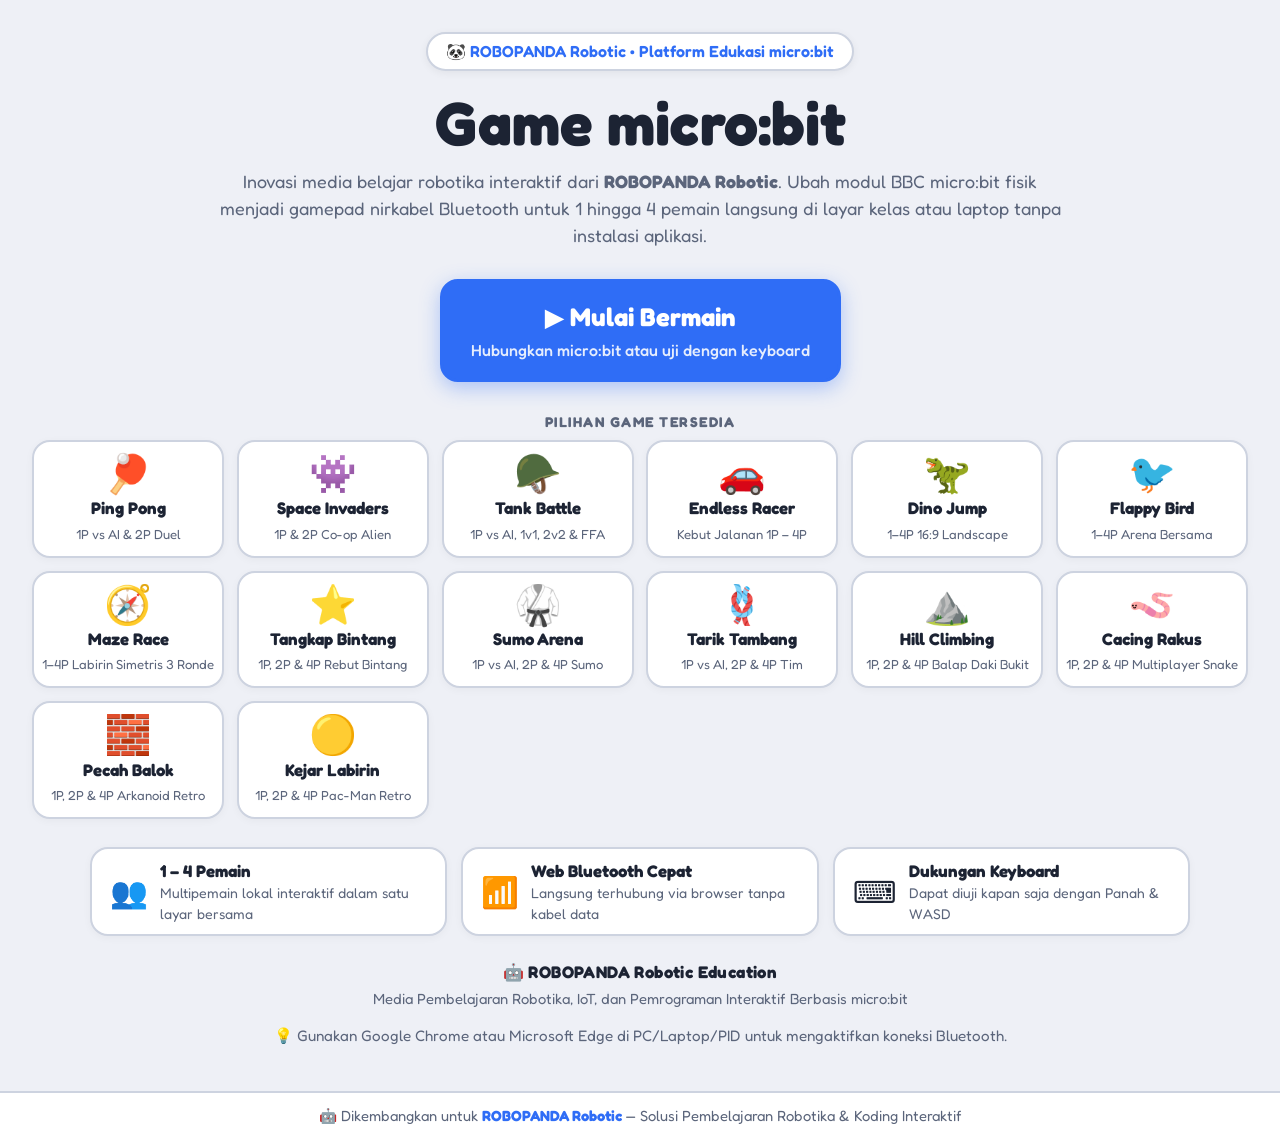
==== commit 9faa44e0: "pacman" ====
--- a/index.html
+++ b/index.html
@@ -102,6 +102,11 @@
           <span class="sc-name">Pecah Balok</span>
           <span class="sc-desc">1P, 2P & 4P Arkanoid Retro</span>
         </div>
+        <div class="showcase-card">
+          <span class="sc-icon">🟡</span>
+          <span class="sc-name">Kejar Labirin</span>
+          <span class="sc-desc">1P, 2P & 4P Pac-Man Retro</span>
+        </div>
       </div>
     </div>
 
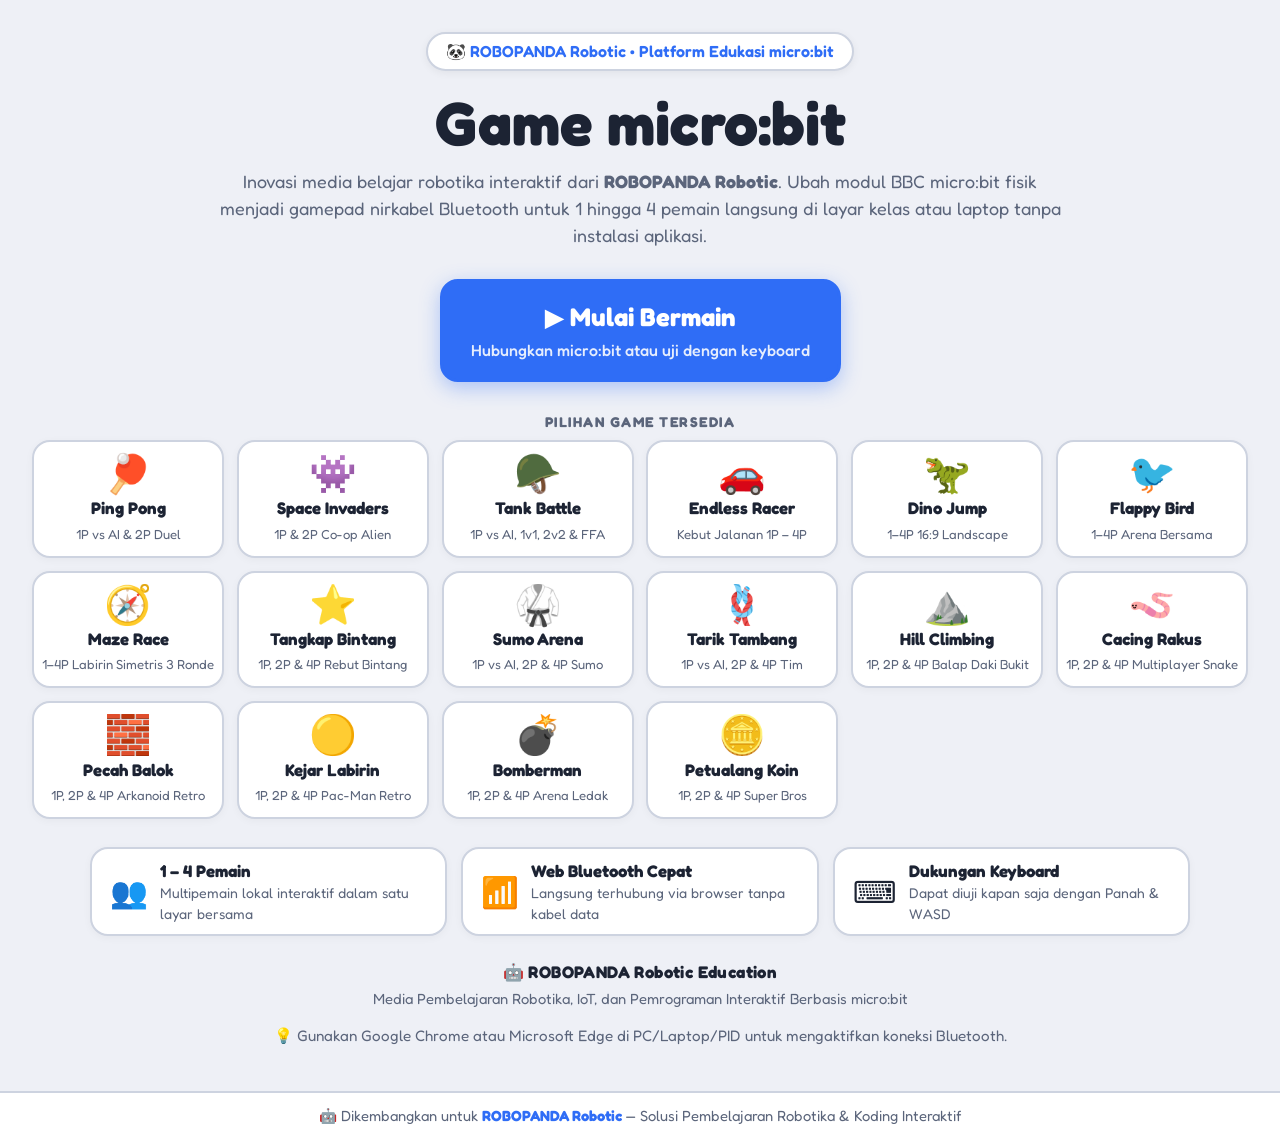
==== commit 42b56506: "mario" ====
--- a/index.html
+++ b/index.html
@@ -107,6 +107,16 @@
           <span class="sc-name">Kejar Labirin</span>
           <span class="sc-desc">1P, 2P & 4P Pac-Man Retro</span>
         </div>
+        <div class="showcase-card">
+          <span class="sc-icon">💣</span>
+          <span class="sc-name">Bomberman</span>
+          <span class="sc-desc">1P, 2P & 4P Arena Ledak</span>
+        </div>
+        <div class="showcase-card">
+          <span class="sc-icon">🪙</span>
+          <span class="sc-name">Petualang Koin</span>
+          <span class="sc-desc">1P, 2P & 4P Super Bros</span>
+        </div>
       </div>
     </div>
 
